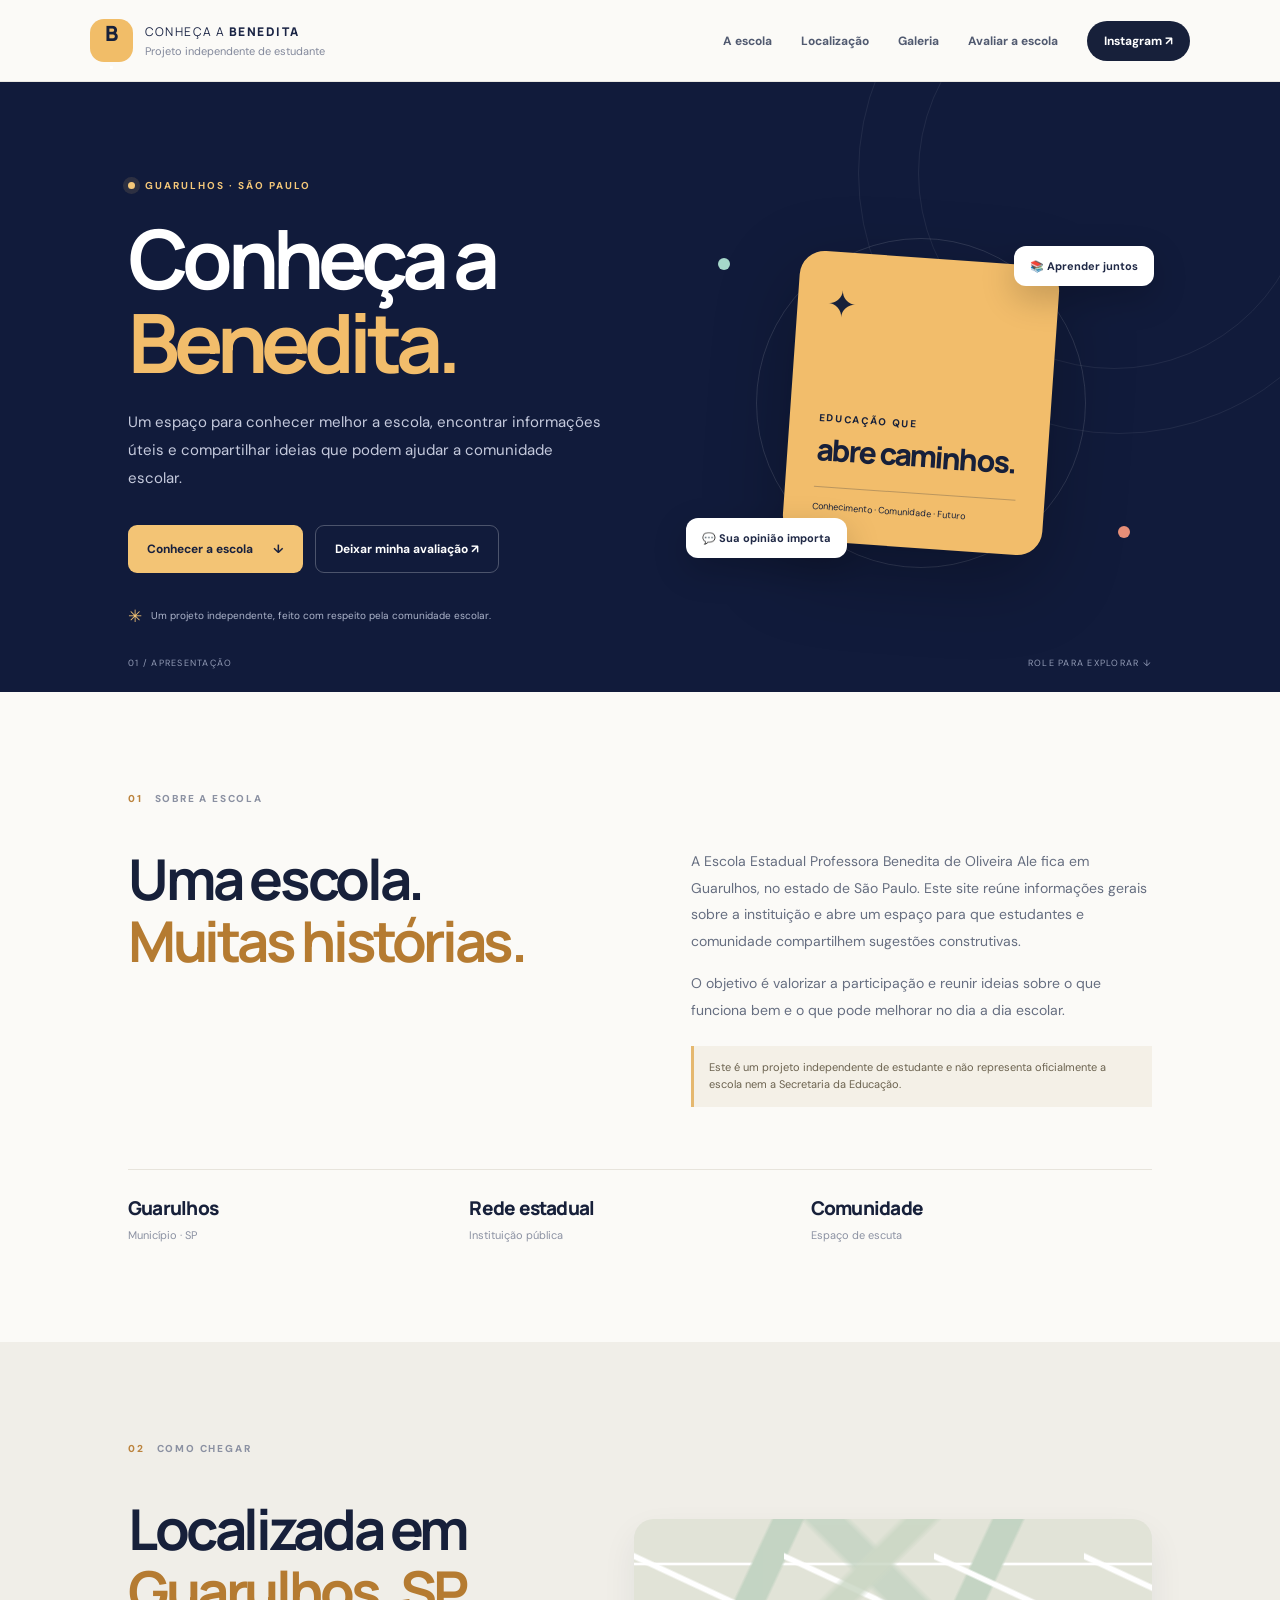
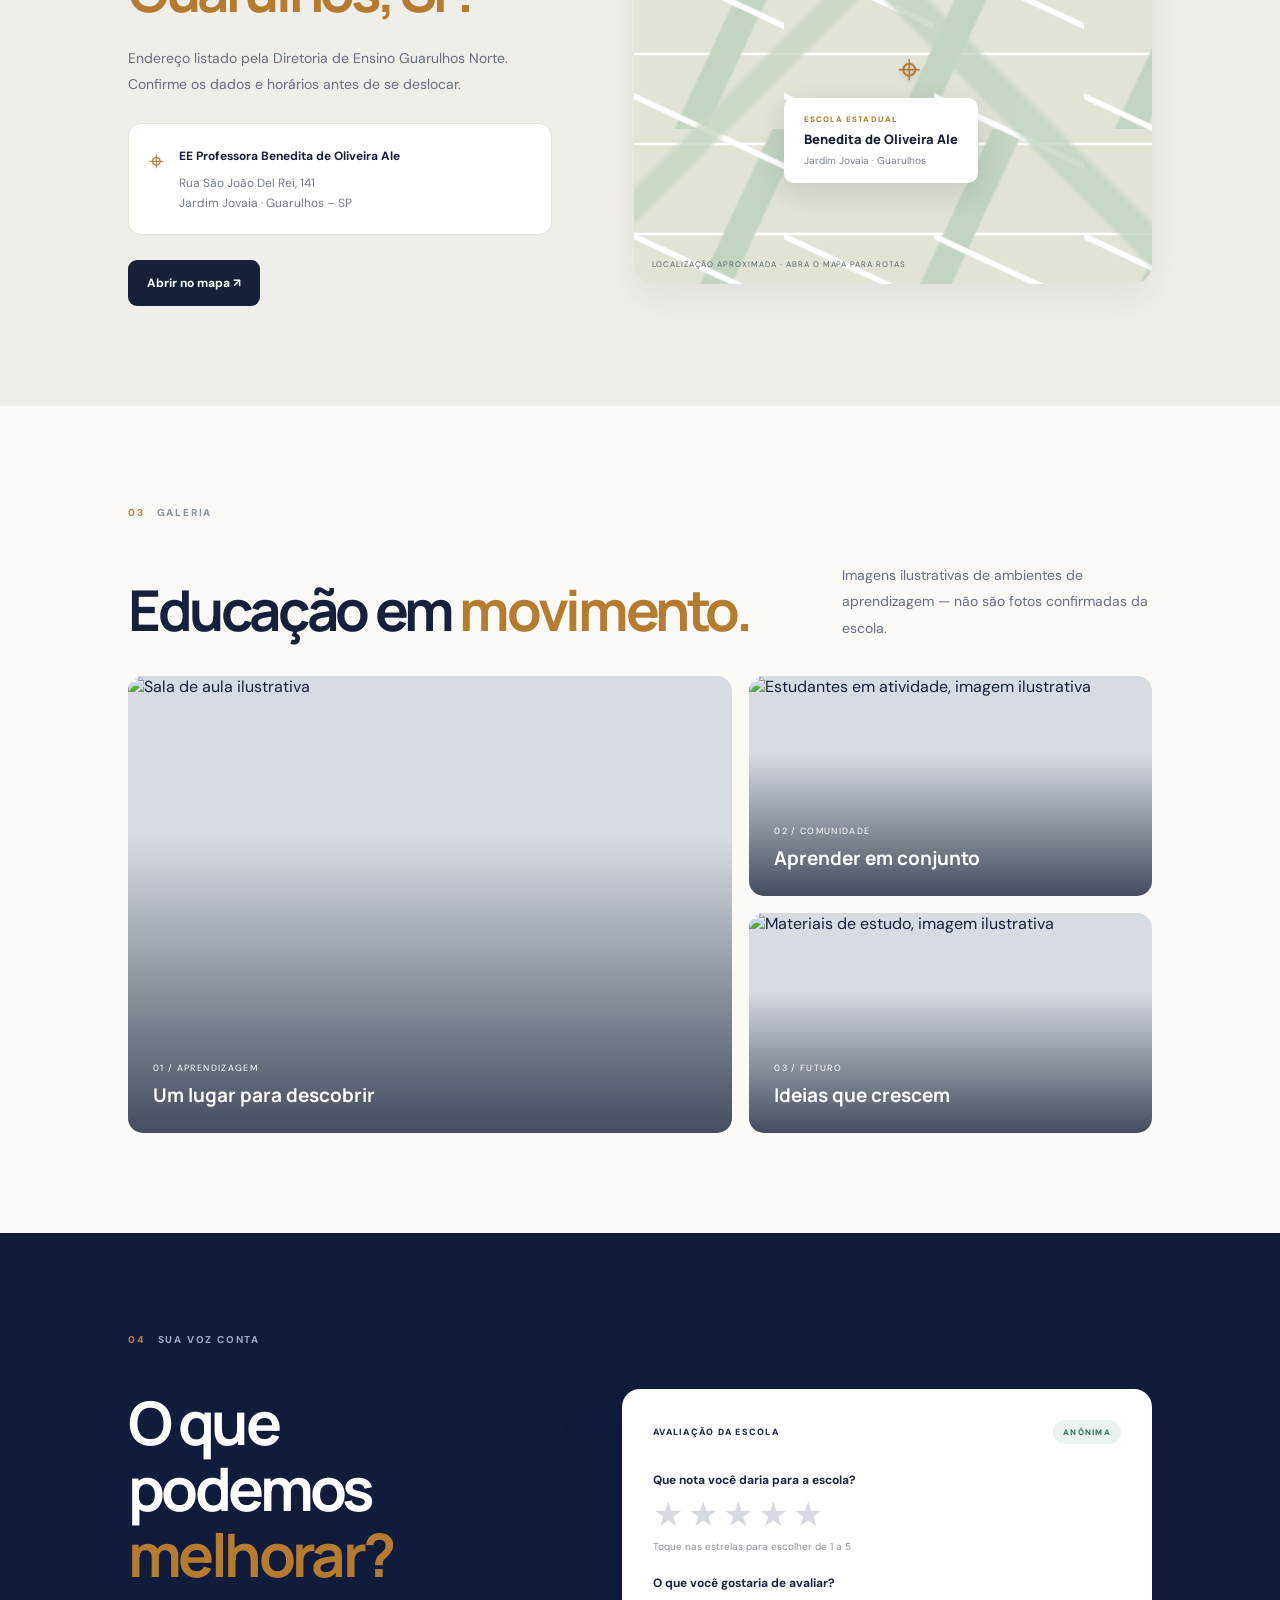
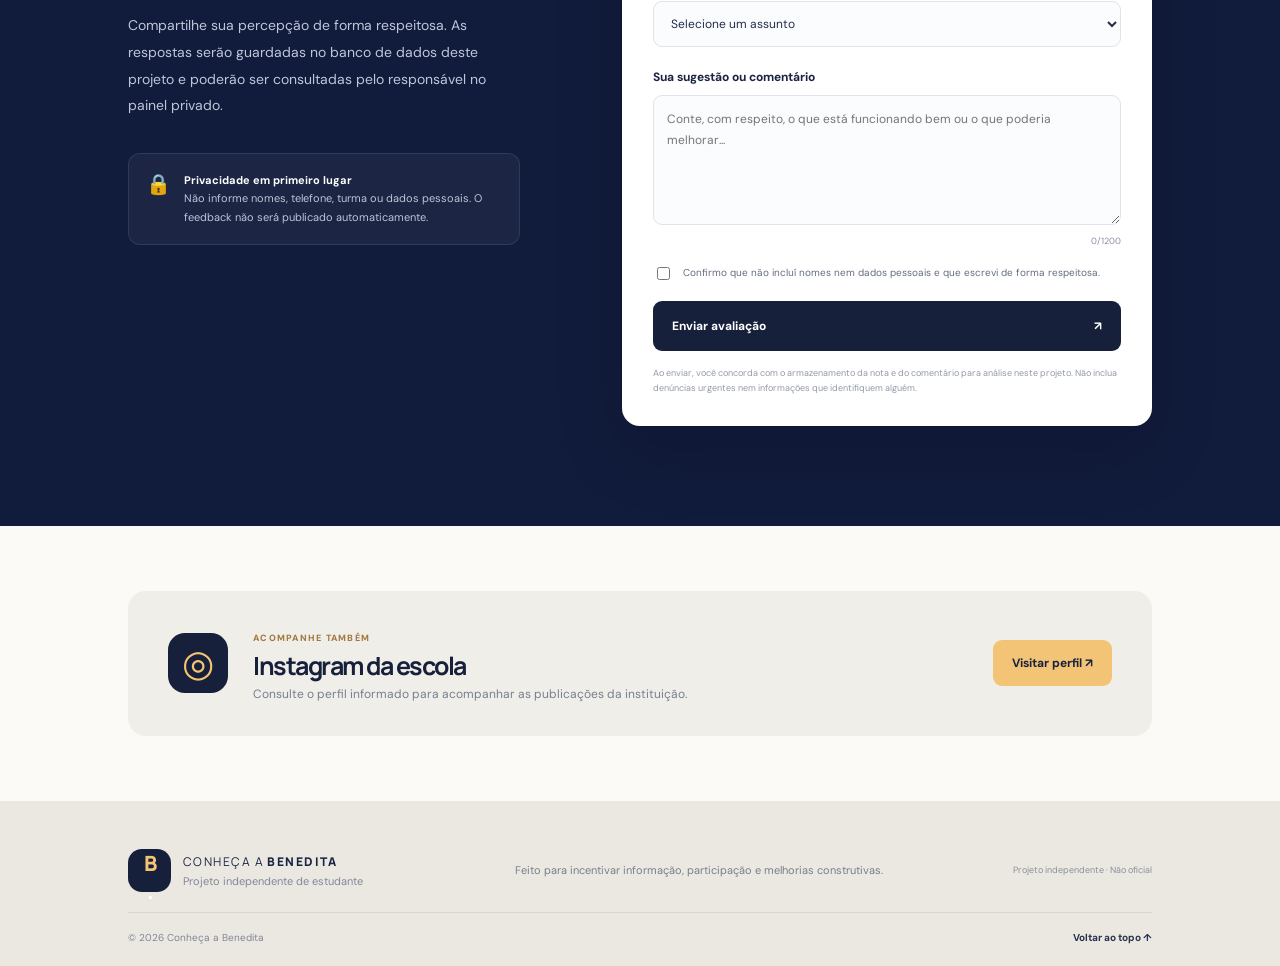
==== index.html @ 574aa41a "Add files via upload" ====
<!doctype html>
<html lang="pt-BR">
<head>
  <meta charset="utf-8"><meta name="viewport" content="width=device-width,initial-scale=1">
  <meta name="theme-color" content="#101b3f">
  <meta name="description" content="Projeto independente de apresentação da Escola Estadual Professora Benedita de Oliveira Ale, em Guarulhos, SP.">
  <title>Conheça a Benedita | Projeto independente</title>
  <link rel="preconnect" href="https://fonts.googleapis.com"><link rel="preconnect" href="https://fonts.gstatic.com" crossorigin>
  <link href="https://fonts.googleapis.com/css2?family=DM+Sans:wght@400;500;600;700&family=Manrope:wght@400;500;600;700;800&display=swap" rel="stylesheet">
  <link rel="stylesheet" href="styles.css">
</head>
<body>
<header class="topbar">
  <a class="brand" href="#inicio" aria-label="Página inicial">
    <span class="brand-mark">B<span>.</span></span><span>CONHEÇA A <b>BENEDITA</b><small>Projeto independente de estudante</small></span>
  </a>
  <button class="menu-toggle" id="menuToggle" aria-label="Abrir menu" aria-expanded="false">☰</button>
  <nav id="nav"><a href="#sobre">A escola</a><a href="#localizacao">Localização</a><a href="#galeria">Galeria</a><a href="#avaliar">Avaliar a escola</a><a class="nav-cta" href="https://www.instagram.com/eeprofbeneditadeoliveiraaleofc/" target="_blank" rel="noopener">Instagram ↗</a></nav>
</header>
<main>
<section class="hero" id="inicio">
  <div class="hero-content reveal">
    <span class="eyebrow"><span class="pulse"></span> GUARULHOS · SÃO PAULO</span>
    <h1>Conheça a<br><em>Benedita.</em></h1>
    <p>Um espaço para conhecer melhor a escola, encontrar informações úteis e compartilhar ideias que podem ajudar a comunidade escolar.</p>
    <div class="hero-actions"><a class="button button-light" href="#sobre">Conhecer a escola <span>↓</span></a><a class="button button-ghost" href="#avaliar">Deixar minha avaliação ↗</a></div>
    <div class="hero-note"><span class="tiny-star">✳</span> Um projeto independente, feito com respeito pela comunidade escolar.</div>
  </div>
  <div class="hero-visual reveal">
    <div class="visual-orbit orbit-one"></div><div class="visual-orbit orbit-two"></div>
    <div class="visual-card card-main"><div class="card-icon">✦</div><span>EDUCAÇÃO QUE</span><strong>abre caminhos.</strong><div class="card-line"></div><small>Conhecimento · Comunidade · Futuro</small></div>
    <div class="floating-chip chip-top">📚 Aprender juntos</div><div class="floating-chip chip-bottom">💬 Sua opinião importa</div>
    <div class="visual-dot dot-a"></div><div class="visual-dot dot-b"></div>
  </div>
  <div class="hero-bottom"><span>01 / APRESENTAÇÃO</span><span>ROLE PARA EXPLORAR ↓</span></div>
</section>
<section class="intro section" id="sobre">
  <div class="section-label"><span>01</span> SOBRE A ESCOLA</div>
  <div class="intro-grid">
    <div><h2>Uma escola.<br><em>Muitas histórias.</em></h2></div>
    <div class="intro-copy"><p>A Escola Estadual Professora Benedita de Oliveira Ale fica em Guarulhos, no estado de São Paulo. Este site reúne informações gerais sobre a instituição e abre um espaço para que estudantes e comunidade compartilhem sugestões construtivas.</p><p>O objetivo é valorizar a participação e reunir ideias sobre o que funciona bem e o que pode melhorar no dia a dia escolar.</p><div class="disclaimer">Este é um projeto independente de estudante e não representa oficialmente a escola nem a Secretaria da Educação.</div></div>
  </div>
  <div class="stat-row"><div class="stat"><strong>Guarulhos</strong><span>Município · SP</span></div><div class="stat"><strong>Rede estadual</strong><span>Instituição pública</span></div><div class="stat"><strong>Comunidade</strong><span>Espaço de escuta</span></div></div>
</section>
<section class="location section" id="localizacao">
  <div class="section-label"><span>02</span> COMO CHEGAR</div>
  <div class="location-grid">
    <div><h2>Localizada em<br><em>Guarulhos, SP.</em></h2><p class="muted">Endereço listado pela Diretoria de Ensino Guarulhos Norte. Confirme os dados e horários antes de se deslocar.</p>
      <div class="address-card"><span class="pin">⌖</span><div><b>EE Professora Benedita de Oliveira Ale</b><p>Rua São João Del Rei, 141<br>Jardim Jovaia · Guarulhos – SP</p></div></div>
      <a class="button button-dark" href="https://www.google.com/maps/search/?api=1&query=EE+Benedita+de+Oliveira+Ale+Rua+S%C3%A3o+Jo%C3%A3o+Del+Rei+141+Guarulhos" target="_blank" rel="noopener">Abrir no mapa ↗</a>
    </div>
    <div class="map-card"><div class="map-grid"></div><div class="map-pin">⌖</div><div class="map-label"><small>ESCOLA ESTADUAL</small><b>Benedita de Oliveira Ale</b><span>Jardim Jovaia · Guarulhos</span></div><div class="map-caption">LOCALIZAÇÃO APROXIMADA · ABRA O MAPA PARA ROTAS</div></div>
  </div>
</section>
<section class="gallery section" id="galeria">
  <div class="section-label"><span>03</span> GALERIA</div><div class="gallery-heading"><h2>Educação em <em>movimento.</em></h2><p>Imagens ilustrativas de ambientes de aprendizagem — não são fotos confirmadas da escola.</p></div>
  <div class="gallery-grid">
    <article class="gallery-card gallery-large"><img src="https://images.unsplash.com/photo-1509062522246-3755977927d7?auto=format&fit=crop&w=1200&q=85" alt="Sala de aula ilustrativa"><div class="image-overlay"><span>01 / APRENDIZAGEM</span><b>Um lugar para descobrir</b></div></article>
    <article class="gallery-card"><img src="https://images.unsplash.com/photo-1529390079861-591de354faf5?auto=format&fit=crop&w=900&q=85" alt="Estudantes em atividade, imagem ilustrativa"><div class="image-overlay"><span>02 / COMUNIDADE</span><b>Aprender em conjunto</b></div></article>
    <article class="gallery-card"><img src="https://images.unsplash.com/photo-1503676260728-1c00da094a0b?auto=format&fit=crop&w=900&q=85" alt="Materiais de estudo, imagem ilustrativa"><div class="image-overlay"><span>03 / FUTURO</span><b>Ideias que crescem</b></div></article>
  </div>
</section>
<section class="feedback-section section" id="avaliar">
  <div class="section-label light-label"><span>04</span> SUA VOZ CONTA</div>
  <div class="feedback-grid">
    <div class="feedback-intro"><h2>O que podemos<br><em>melhorar?</em></h2><p>Compartilhe sua percepção de forma respeitosa. As respostas serão guardadas no banco de dados deste projeto e poderão ser consultadas pelo responsável no painel privado.</p><div class="privacy-note"><span>🔒</span><p><b>Privacidade em primeiro lugar</b><br>Não informe nomes, telefone, turma ou dados pessoais. O feedback não será publicado automaticamente.</p></div></div>
    <form id="feedbackForm" class="feedback-form">
      <div class="form-top"><span>AVALIAÇÃO DA ESCOLA</span><span class="optional">ANÔNIMA</span></div>
      <label class="field-label">Que nota você daria para a escola?</label>
      <div class="rating" role="radiogroup" aria-label="Nota de 1 a 5">
        <input type="radio" id="star5" name="rating" value="5"><label for="star5" title="5 estrelas">★</label>
        <input type="radio" id="star4" name="rating" value="4"><label for="star4" title="4 estrelas">★</label>
        <input type="radio" id="star3" name="rating" value="3"><label for="star3" title="3 estrelas">★</label>
        <input type="radio" id="star2" name="rating" value="2"><label for="star2" title="2 estrelas">★</label>
        <input type="radio" id="star1" name="rating" value="1"><label for="star1" title="1 estrela">★</label>
      </div><div class="rating-hint">Toque nas estrelas para escolher de 1 a 5</div>
      <label class="field-label" for="category">O que você gostaria de avaliar?</label>
      <select id="category" name="category" required><option value="">Selecione um assunto</option><option>Ensino e aprendizagem</option><option>Estrutura e limpeza</option><option>Merenda</option><option>Convivência e respeito</option><option>Organização e comunicação</option><option>Atividades e projetos</option><option>Outro assunto</option></select>
      <label class="field-label" for="feedback">Sua sugestão ou comentário</label>
      <textarea id="feedback" name="feedback" rows="5" minlength="8" maxlength="1200" placeholder="Conte, com respeito, o que está funcionando bem ou o que poderia melhorar..." required></textarea>
      <div class="char-count"><span id="charCount">0</span>/1200</div>
      <label class="check-row"><input type="checkbox" id="confirm" required><span>Confirmo que não incluí nomes nem dados pessoais e que escrevi de forma respeitosa.</span></label>
      <button class="button button-submit" type="submit" id="submitBtn">Enviar avaliação <span>↗</span></button>
      <p class="form-status" id="formStatus" role="status" aria-live="polite"></p>
      <p class="form-footnote">Ao enviar, você concorda com o armazenamento da nota e do comentário para análise neste projeto. Não inclua denúncias urgentes nem informações que identifiquem alguém.</p>
    </form>
  </div>
</section>
<section class="social section">
  <div class="social-card"><div class="social-symbol">◎</div><div><span>ACOMPANHE TAMBÉM</span><h2>Instagram da escola</h2><p>Consulte o perfil informado para acompanhar as publicações da instituição.</p></div><a class="button button-light" href="https://www.instagram.com/eeprofbeneditadeoliveiraaleofc/" target="_blank" rel="noopener">Visitar perfil ↗</a></div>
</section>
</main>
<footer><a class="brand footer-brand" href="#inicio"><span class="brand-mark">B<span>.</span></span><span>CONHEÇA A <b>BENEDITA</b><small>Projeto independente de estudante</small></span></a><p>Feito para incentivar informação, participação e melhorias construtivas.</p><span class="footer-disclaimer">Projeto independente · Não oficial</span><div class="footer-bottom"><span>© <span id="year"></span> Conheça a Benedita</span><a href="#inicio">Voltar ao topo ↑</a></div></footer>
<script src="https://cdn.jsdelivr.net/npm/@supabase/supabase-js@2"></script><script src="config.js"></script><script src="app.js"></script>
</body></html>
---- styles.css ----
*{box-sizing:border-box}html{scroll-behavior:smooth;scroll-padding-top:90px}body{margin:0;font-family:"DM Sans",sans-serif;color:#17203a;background:#fbfaf7}h1,h2,h3,.brand{font-family:Manrope,sans-serif}a{color:inherit;text-decoration:none}button,input,textarea,select{font:inherit}.topbar{height:82px;padding:0 7%;display:flex;align-items:center;justify-content:space-between;background:#fbfaf7;position:sticky;top:0;z-index:50;border-bottom:1px solid #e9e7e1}.brand{display:flex;align-items:center;gap:12px;font-size:12px;letter-spacing:.12em;color:#1b2545}.brand b{font-weight:800}.brand small{display:block;letter-spacing:0;font:11px "DM Sans";color:#82889b;margin-top:4px}.brand-mark{width:43px;height:43px;display:grid;place-items:center;border-radius:14px;background:#f1bd68;color:#17203a;font-size:21px;font-weight:800;letter-spacing:-.08em}.brand-mark span{color:#fff}.topbar nav{display:flex;align-items:center;gap:29px;font-size:12px;font-weight:700;color:#515a70}.topbar nav a{transition:color .2s}.topbar nav a:hover{color:#b4772d}.nav-cta{padding:12px 17px;border-radius:99px;background:#17203a;color:#fff!important}.menu-toggle{display:none;border:0;background:transparent;font-size:25px}.hero{min-height:610px;background:#111b3b;color:#fff;padding:92px 10% 60px;position:relative;overflow:hidden;display:grid;grid-template-columns:1.05fr .95fr;align-items:center;gap:5%}.hero:before{content:"";position:absolute;width:520px;height:520px;border-radius:50%;border:1px solid #ffffff12;right:-100px;top:-170px}.hero:after{content:"";position:absolute;width:390px;height:390px;border-radius:50%;border:1px solid #ffffff12;right:-30px;top:-105px}.hero-content,.hero-visual{position:relative;z-index:1}.eyebrow{font-size:10px;letter-spacing:.2em;font-weight:700;color:#f4c779;display:flex;align-items:center;gap:10px}.pulse{width:7px;height:7px;background:#f4c779;border-radius:50%;box-shadow:0 0 0 5px #f4c77920}.hero h1{font-size:clamp(52px,6.4vw,82px);line-height:1.02;letter-spacing:-.07em;margin:25px 0}.hero h1 em,h2 em{font-style:normal;color:#f2bd6b}.hero-content>p{font-size:15px;line-height:1.85;color:#c5cadd;max-width:475px}.hero-actions{display:flex;gap:12px;flex-wrap:wrap;margin-top:32px}.button{display:inline-flex;align-items:center;justify-content:center;gap:20px;border:0;border-radius:9px;padding:15px 19px;font-weight:700;font-size:12px;cursor:pointer;transition:transform .2s,box-shadow .2s,background .2s}.button:hover{transform:translateY(-3px);box-shadow:0 9px 24px #0002}.button-light{background:#f3c475;color:#18213e}.button-ghost{border:1px solid #ffffff40;color:white}.hero-note{font-size:10px;color:#aeb5cb;margin-top:32px;display:flex;align-items:center;gap:9px}.tiny-star{color:#f3c475;font-size:17px}.hero-visual{height:390px;display:grid;place-items:center}.visual-orbit{position:absolute;border:1px solid #ffffff20;border-radius:50%;aspect-ratio:1}.orbit-one{width:330px}.orbit-two{width:260px}.card-main{width:260px;height:290px;background:#f2bd6b;color:#17203a;border-radius:25px;padding:29px;display:flex;flex-direction:column;justify-content:flex-end;box-shadow:0 25px 80px #0004;transform:rotate(4deg);animation:float 5s ease-in-out infinite}.card-icon{font-size:36px;margin-bottom:auto}.card-main>span{font-size:10px;letter-spacing:.17em;font-weight:700}.card-main strong{font:800 30px Manrope;letter-spacing:-.06em;line-height:1.12;margin:8px 0 20px}.card-line{height:1px;background:#17203a40;margin-bottom:13px}.card-main small{font-size:9px}.floating-chip{position:absolute;background:#fff;color:#202946;padding:13px 16px;border-radius:12px;font-size:11px;font-weight:700;box-shadow:0 12px 35px #0003;animation:float 6s ease-in-out infinite}.chip-top{top:38px;right:-2px}.chip-bottom{bottom:40px;left:-4px;animation-delay:-2s}.visual-dot{position:absolute;width:12px;height:12px;border-radius:50%;background:#a6d8ca}.dot-a{top:50px;left:28px}.dot-b{bottom:60px;right:22px;background:#e78f78}.hero-bottom{position:absolute;bottom:23px;left:10%;right:10%;display:flex;justify-content:space-between;font-size:9px;letter-spacing:.14em;color:#929bb5}.section{padding:100px 10%}.section-label{font-size:10px;font-weight:800;letter-spacing:.18em;color:#8b91a2;display:flex;align-items:center;gap:12px;margin-bottom:43px}.section-label span{color:#bb833d}.intro-grid{display:grid;grid-template-columns:1fr 1fr;gap:10%}.section h2{font-size:clamp(38px,4.4vw,57px);line-height:1.1;letter-spacing:-.06em;margin:0}.section h2 em{color:#b57b31}.intro-copy p,.location-grid>div>p,.gallery-heading p{font-size:14px;line-height:1.9;color:#666e80;margin:0 0 16px}.disclaimer{padding:13px 15px;border-left:3px solid #e5b86f;background:#f4f0e7;color:#6b624f;font-size:11px;line-height:1.6;margin-top:22px}.stat-row{display:grid;grid-template-columns:repeat(3,1fr);border-top:1px solid #e7e4dc;margin-top:62px;padding-top:25px}.stat{display:flex;flex-direction:column;gap:7px}.stat strong{font:800 19px Manrope;letter-spacing:-.04em}.stat span{font-size:11px;color:#8b91a2}.location{background:#f0eee8}.location-grid{display:grid;grid-template-columns:.9fr 1.1fr;gap:8%;align-items:center}.location-grid h2{margin-bottom:23px}.muted{max-width:390px}.address-card{display:flex;gap:15px;align-items:flex-start;padding:20px;background:#fff;border:1px solid #e7e2d8;border-radius:13px;margin:25px 0}.pin{font-size:26px;color:#b47b30}.address-card b{font-size:12px}.address-card p{font-size:12px;line-height:1.7;color:#747b8d;margin:8px 0 0}.button-dark{background:#17203a;color:#fff}.map-card{height:365px;position:relative;border-radius:20px;overflow:hidden;background:#e1e3d7;background-image:linear-gradient(25deg,transparent 47%,#fff 48%,#fff 50%,transparent 51%),linear-gradient(115deg,transparent 43%,#c4d4c3 44%,#c4d4c3 53%,transparent 54%),linear-gradient(0deg,transparent 48%,#fff 49%,#fff 51%,transparent 52%);background-size:150px 140px,220px 210px,90px 90px;box-shadow:0 15px 35px #20294612}.map-grid{position:absolute;inset:0;background:linear-gradient(135deg,transparent 30%,#c9d6c3 31%,#c9d6c3 34%,transparent 35%),linear-gradient(45deg,transparent 60%,#c4d4c3 61%,#c4d4c3 65%,transparent 66%);opacity:.8}.map-pin{position:absolute;left:51%;top:34%;font-size:40px;color:#b7792f;text-shadow:0 3px 5px #0002}.map-label{position:absolute;top:49%;left:29%;background:#fff;padding:16px 20px;border-radius:10px;box-shadow:0 10px 30px #17203a22;display:flex;flex-direction:column;gap:6px}.map-label small{font-size:8px;letter-spacing:.13em;color:#b47b30;font-weight:800}.map-label b{font:800 13px Manrope}.map-label span{font-size:10px;color:#7b8190}.map-caption{position:absolute;bottom:15px;left:18px;font-size:8px;letter-spacing:.12em;color:#5d6870}.gallery{background:#fbfaf7}.gallery-heading{display:flex;justify-content:space-between;align-items:end;gap:30px;margin-bottom:35px}.gallery-heading p{max-width:310px;margin:0}.gallery-grid{display:grid;grid-template-columns:1.2fr .8fr;grid-template-rows:220px 220px;gap:17px}.gallery-card{position:relative;overflow:hidden;border-radius:15px;background:#d7dce2}.gallery-card img{width:100%;height:100%;object-fit:cover;transition:transform .7s}.gallery-card:hover img{transform:scale(1.06)}.gallery-large{grid-row:span 2}.image-overlay{position:absolute;inset:35% 0 0;padding:25px;display:flex;flex-direction:column;justify-content:flex-end;gap:8px;color:white;background:linear-gradient(transparent,#10182cbb)}.image-overlay span{font-size:9px;letter-spacing:.15em}.image-overlay b{font:700 19px Manrope}.feedback-section{background:#111b3b;color:#fff}.light-label{color:#9ea8c3}.feedback-grid{display:grid;grid-template-columns:.85fr 1.15fr;gap:10%;align-items:start}.feedback-intro h2{font-size:clamp(40px,4.7vw,60px)}.feedback-intro>p{font-size:14px;line-height:1.9;color:#bfc6da;margin:25px 0}.privacy-note{display:flex;gap:13px;background:#ffffff0c;border:1px solid #ffffff17;padding:17px;border-radius:12px;margin-top:34px}.privacy-note>span{font-size:20px}.privacy-note p{font-size:11px;line-height:1.7;color:#bdc5d9;margin:0}.privacy-note b{color:white}.feedback-form{background:#fff;color:#1a2442;padding:31px;border-radius:18px;box-shadow:0 25px 70px #0002}.form-top{display:flex;justify-content:space-between;align-items:center;font-size:9px;letter-spacing:.14em;font-weight:800;margin-bottom:28px}.optional{background:#e9f4ef;color:#35715e;border-radius:50px;padding:7px 10px;font-size:8px}.field-label{display:block;font-size:12px;font-weight:700;margin:22px 0 10px}.rating{display:flex;flex-direction:row-reverse;justify-content:flex-end;gap:5px}.rating input{position:absolute;opacity:0;width:1px;height:1px}.rating label{font-size:34px;line-height:1;color:#d6d9e1;cursor:pointer;transition:color .15s,transform .15s}.rating label:hover,.rating label:hover~label,.rating input:checked~label{color:#e9ad4e}.rating label:hover{transform:scale(1.1)}.rating input:focus-visible+label{outline:2px solid #17203a;outline-offset:3px}.rating-hint{font-size:10px;color:#8a91a1;margin-top:8px}select,textarea{width:100%;border:1px solid #e0e3e9;border-radius:9px;padding:13px;color:#252e49;background:#fbfcfe;outline:none;font-size:12px}select:focus,textarea:focus{border-color:#c18a3e;box-shadow:0 0 0 3px #e9bd702b}textarea{resize:vertical;line-height:1.7}.char-count{text-align:right;font-size:9px;color:#8a91a1;margin-top:5px}.check-row{display:flex;align-items:flex-start;gap:10px;font-size:10px;line-height:1.6;color:#646d80;margin:18px 0}.check-row input{accent-color:#17203a;margin-top:2px}.button-submit{width:100%;background:#17203a;color:white;justify-content:space-between;padding:17px 19px}.button-submit:disabled{opacity:.6;cursor:wait;transform:none}.form-status{font-size:12px;line-height:1.6;margin:12px 0 0}.form-status.success{color:#16734d}.form-status.error{color:#b43232}.form-footnote{font-size:9px;line-height:1.6;color:#9299a8;margin:15px 0 0}.social{padding-top:65px;padding-bottom:65px}.social-card{display:flex;align-items:center;gap:25px;padding:34px 40px;border-radius:18px;background:#f0eee8}.social-symbol{width:60px;height:60px;flex-shrink:0;border-radius:17px;display:grid;place-items:center;background:#17203a;color:#f4c475;font-size:37px}.social-card>div:nth-child(2){flex:1}.social-card span{font-size:9px;letter-spacing:.14em;color:#a07840;font-weight:800}.social-card h2{font-size:25px;margin:6px 0}.social-card p{font-size:12px;color:#777e8f;margin:0}footer{padding:48px 10% 22px;background:#eae8e1;display:grid;grid-template-columns:1fr 1.3fr auto;align-items:center;gap:20px}footer>p{font-size:11px;color:#777e8d;line-height:1.7}.footer-brand .brand-mark{background:#17203a;color:#f3c475}.footer-brand .brand-mark span{color:white}.footer-disclaimer{font-size:9px;color:#8a8f9b}.footer-bottom{grid-column:1/-1;border-top:1px solid #d9d6ce;padding-top:18px;display:flex;justify-content:space-between;font-size:10px;color:#818695}.footer-bottom a{font-weight:700;color:#28324d}.reveal{opacity:0;transform:translateY(18px);animation:appear .8s ease forwards}.hero-visual.reveal{animation-delay:.2s}@keyframes appear{to{opacity:1;transform:translateY(0)}}@keyframes float{0%,100%{translate:0 0}50%{translate:0 -10px}}@media(max-width:900px){.topbar{padding:0 5%}.topbar nav{gap:14px}.hero{padding-left:7%;padding-right:7%;grid-template-columns:1fr  .8fr}.hero-visual{transform:scale(.88)}.section{padding:80px 7%}.feedback-grid{gap:6%}footer{padding-left:7%;padding-right:7%}}@media(max-width:700px){.topbar{height:72px}.menu-toggle{display:block;color:#17203a}.topbar nav{display:none;position:absolute;top:71px;left:0;right:0;padding:20px 7% 25px;background:#fbfaf7;box-shadow:0 12px 25px #101b3f10;flex-direction:column;align-items:stretch;gap:0}.topbar nav.open{display:flex}.topbar nav a{padding:13px 0}.topbar nav .nav-cta{text-align:center;margin-top:8px;padding:13px}.hero{display:block;padding:76px 7% 70px}.hero h1{font-size:60px}.hero-visual{height:340px;margin-top:30px;transform:none}.card-main{width:220px;height:255px}.card-main strong{font-size:27px}.orbit-one{width:285px}.orbit-two{width:225px}.chip-top{right:0}.chip-bottom{left:0}.hero-bottom{left:7%;right:7%}.section{padding:70px 7%}.section-label{margin-bottom:30px}.intro-grid,.location-grid,.feedback-grid{grid-template-columns:1fr;gap:30px}.intro-grid{gap:25px}.stat-row{margin-top:40px}.stat strong{font-size:15px}.location-grid{gap:35px}.map-card{height:300px}.gallery-heading{display:block}.gallery-heading p{margin-top:18px}.gallery-grid{grid-template-columns:1fr;grid-template-rows:230px 190px 190px}.gallery-large{grid-row:auto}.feedback-grid{gap:35px}.feedback-form{padding:23px 19px}.social-card{padding:25px;flex-wrap:wrap;gap:16px}.social-card>div:nth-child(2){min-width:calc(100% - 85px)}.social-card .button{width:100%}footer{grid-template-columns:1fr;gap:15px;padding:35px 7% 20px}.footer-bottom{grid-column:auto}.footer-disclaimer{margin-top:-7px}}@media(prefers-reduced-motion:reduce){*,*:before,*:after{scroll-behavior:auto!important;animation-duration:.01ms!important;animation-iteration-count:1!important;transition-duration:.01ms!important}}
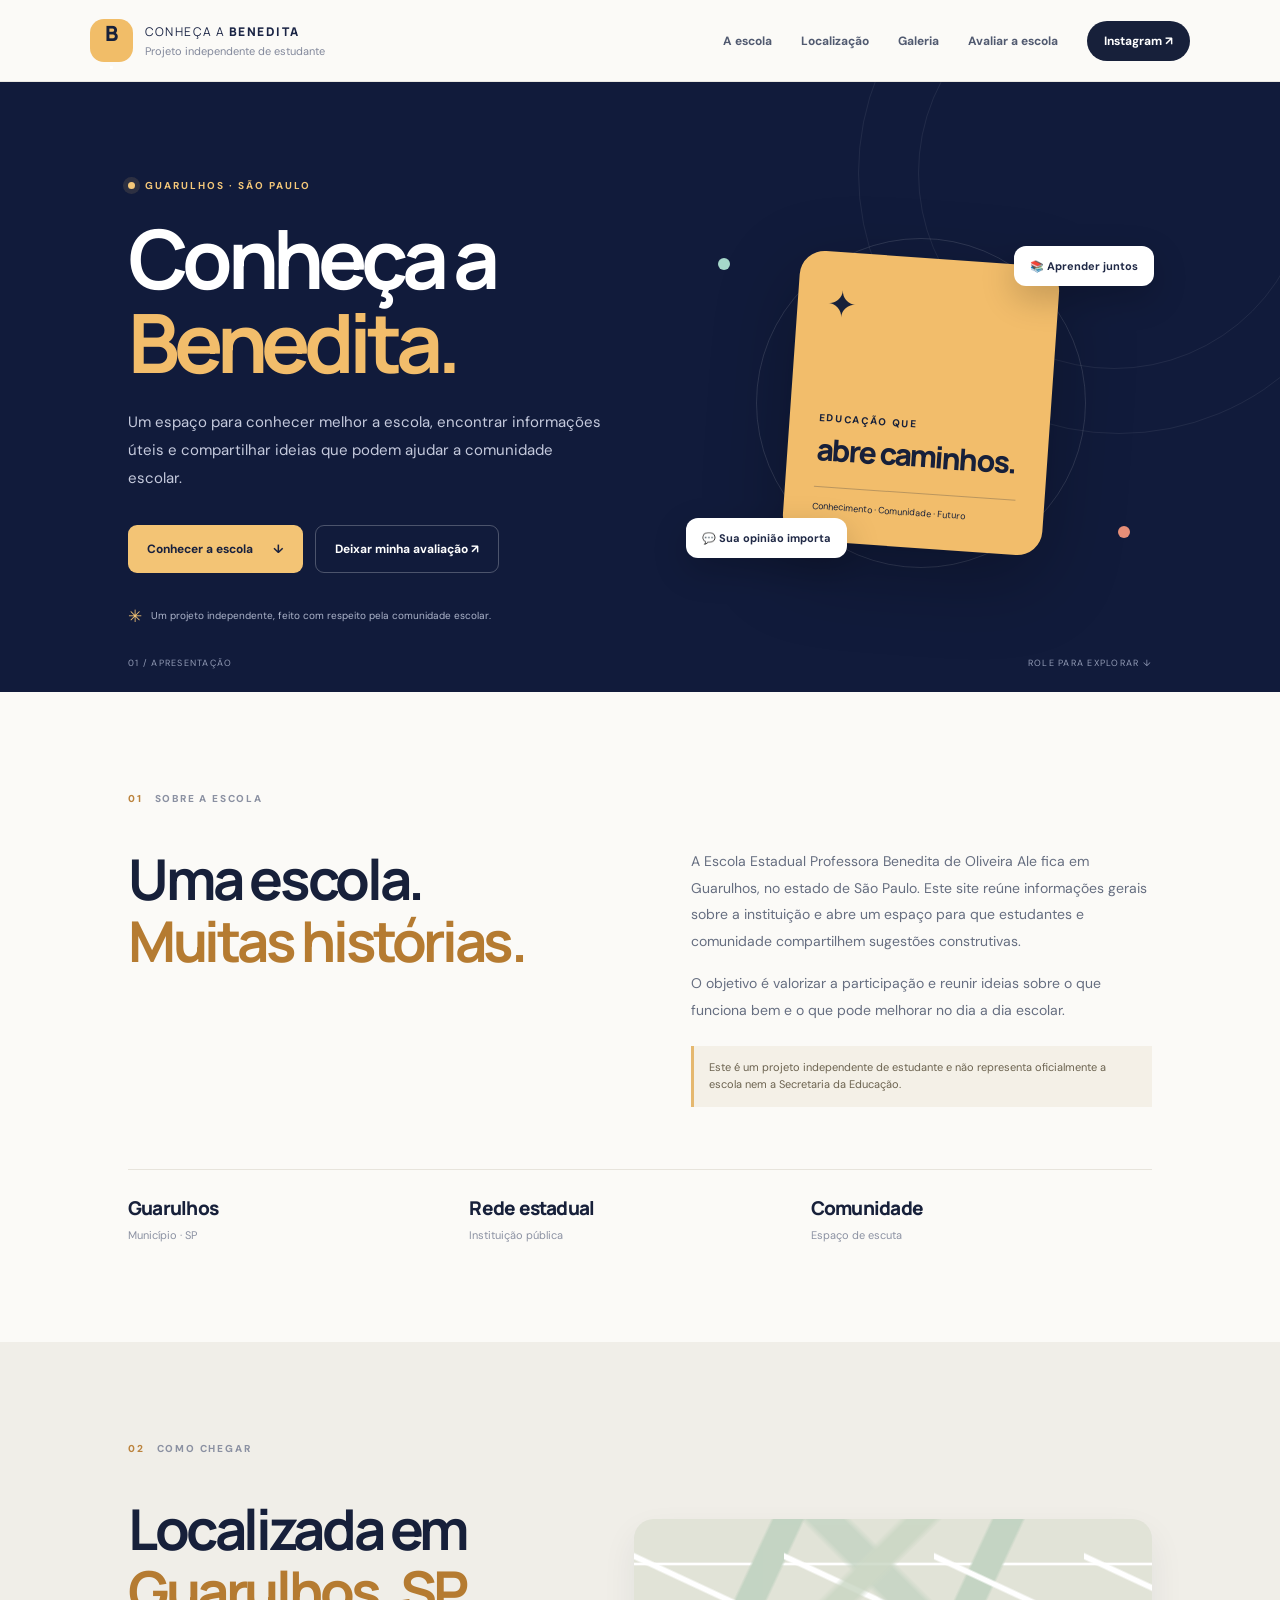
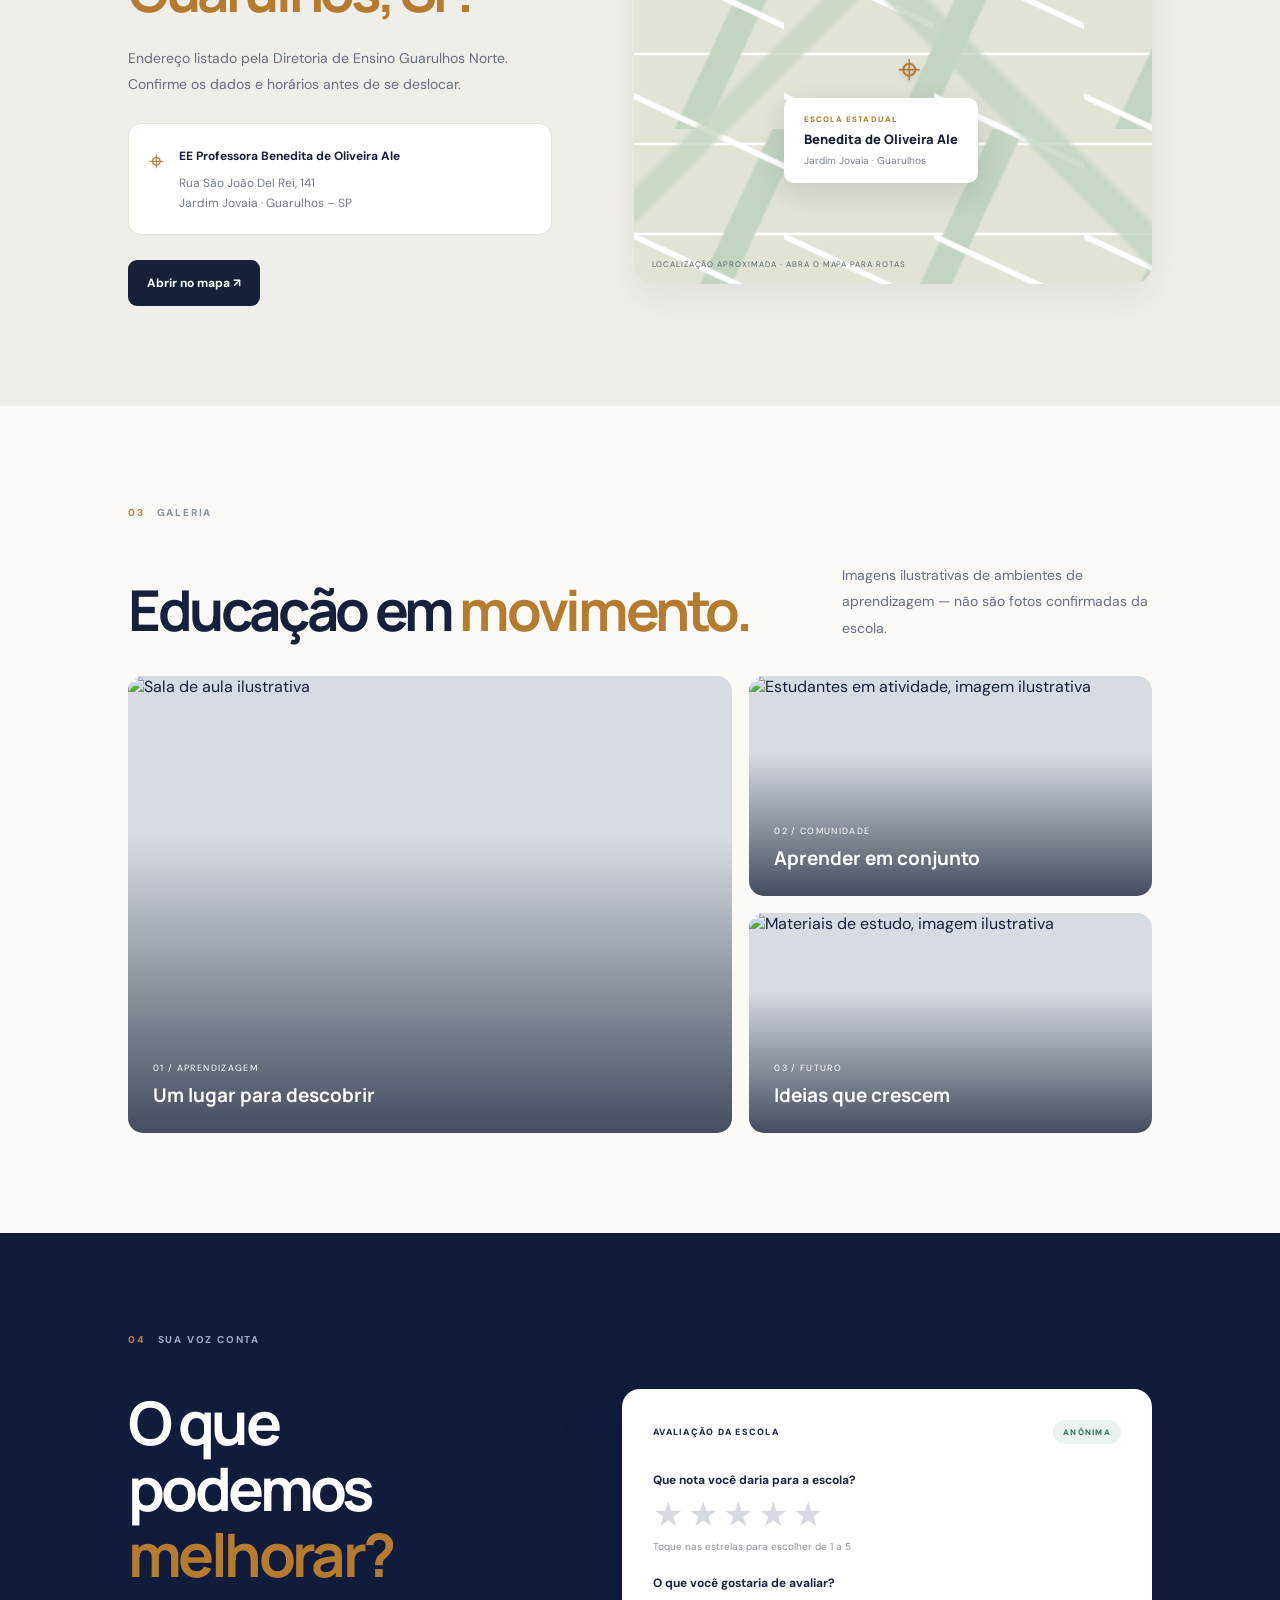
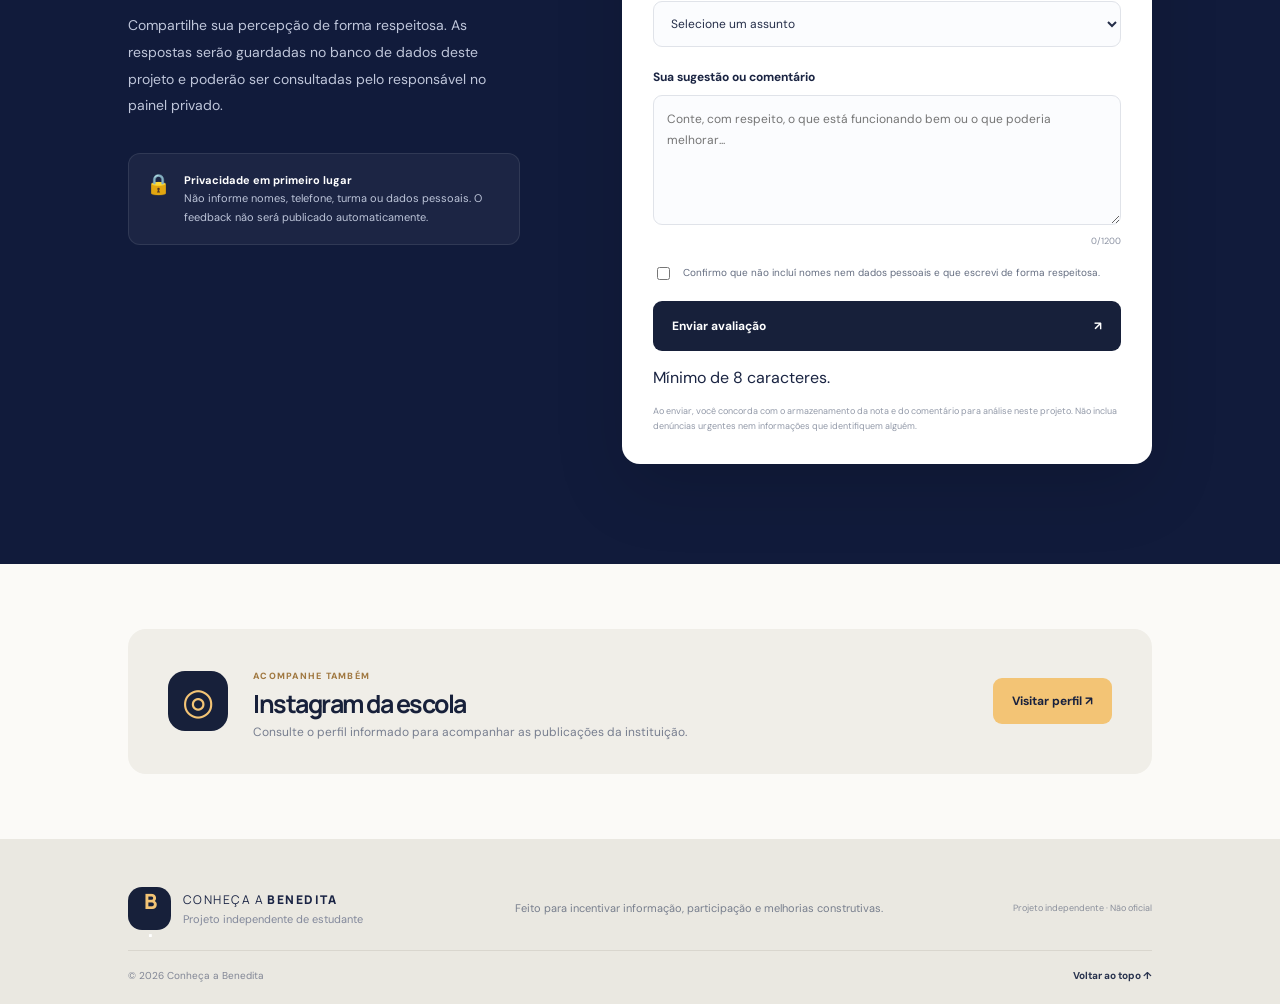
==== commit 0e0bbe19: "index.html" ====
--- a/index.html
+++ b/index.html
@@ -1,95 +1,250 @@
+
 <!doctype html>
 <html lang="pt-BR">
 <head>
-  <meta charset="utf-8"><meta name="viewport" content="width=device-width,initial-scale=1">
+  <meta charset="utf-8">
+  <meta name="viewport" content="width=device-width,initial-scale=1">
   <meta name="theme-color" content="#101b3f">
   <meta name="description" content="Projeto independente de apresentação da Escola Estadual Professora Benedita de Oliveira Ale, em Guarulhos, SP.">
   <title>Conheça a Benedita | Projeto independente</title>
-  <link rel="preconnect" href="https://fonts.googleapis.com"><link rel="preconnect" href="https://fonts.gstatic.com" crossorigin>
+
+  <link rel="preconnect" href="https://fonts.googleapis.com">
+  <link rel="preconnect" href="https://fonts.gstatic.com" crossorigin>
   <link href="https://fonts.googleapis.com/css2?family=DM+Sans:wght@400;500;600;700&family=Manrope:wght@400;500;600;700;800&display=swap" rel="stylesheet">
   <link rel="stylesheet" href="styles.css">
 </head>
 <body>
+
 <header class="topbar">
   <a class="brand" href="#inicio" aria-label="Página inicial">
-    <span class="brand-mark">B<span>.</span></span><span>CONHEÇA A <b>BENEDITA</b><small>Projeto independente de estudante</small></span>
+    <span class="brand-mark">B<span>.</span></span>
+    <span>CONHEÇA A <b>BENEDITA</b><small>Projeto independente de estudante</small></span>
   </a>
+
   <button class="menu-toggle" id="menuToggle" aria-label="Abrir menu" aria-expanded="false">☰</button>
-  <nav id="nav"><a href="#sobre">A escola</a><a href="#localizacao">Localização</a><a href="#galeria">Galeria</a><a href="#avaliar">Avaliar a escola</a><a class="nav-cta" href="https://www.instagram.com/eeprofbeneditadeoliveiraaleofc/" target="_blank" rel="noopener">Instagram ↗</a></nav>
+
+  <nav id="nav">
+    <a href="#sobre">A escola</a>
+    <a href="#localizacao">Localização</a>
+    <a href="#galeria">Galeria</a>
+    <a href="#avaliar">Avaliar a escola</a>
+    <a class="nav-cta" href="https://www.instagram.com/eeprofbeneditadeoliveiraaleofc/" target="_blank" rel="noopener">Instagram ↗</a>
+  </nav>
 </header>
+
 <main>
 <section class="hero" id="inicio">
   <div class="hero-content reveal">
     <span class="eyebrow"><span class="pulse"></span> GUARULHOS · SÃO PAULO</span>
     <h1>Conheça a<br><em>Benedita.</em></h1>
     <p>Um espaço para conhecer melhor a escola, encontrar informações úteis e compartilhar ideias que podem ajudar a comunidade escolar.</p>
-    <div class="hero-actions"><a class="button button-light" href="#sobre">Conhecer a escola <span>↓</span></a><a class="button button-ghost" href="#avaliar">Deixar minha avaliação ↗</a></div>
+
+    <div class="hero-actions">
+      <a class="button button-light" href="#sobre">Conhecer a escola <span>↓</span></a>
+      <a class="button button-ghost" href="#avaliar">Deixar minha avaliação ↗</a>
+    </div>
+
     <div class="hero-note"><span class="tiny-star">✳</span> Um projeto independente, feito com respeito pela comunidade escolar.</div>
   </div>
+
   <div class="hero-visual reveal">
-    <div class="visual-orbit orbit-one"></div><div class="visual-orbit orbit-two"></div>
-    <div class="visual-card card-main"><div class="card-icon">✦</div><span>EDUCAÇÃO QUE</span><strong>abre caminhos.</strong><div class="card-line"></div><small>Conhecimento · Comunidade · Futuro</small></div>
-    <div class="floating-chip chip-top">📚 Aprender juntos</div><div class="floating-chip chip-bottom">💬 Sua opinião importa</div>
-    <div class="visual-dot dot-a"></div><div class="visual-dot dot-b"></div>
-  </div>
-  <div class="hero-bottom"><span>01 / APRESENTAÇÃO</span><span>ROLE PARA EXPLORAR ↓</span></div>
-</section>
+    <div class="visual-orbit orbit-one"></div>
+    <div class="visual-orbit orbit-two"></div>
+    <div class="visual-card card-main">
+      <div class="card-icon">✦</div>
+      <span>EDUCAÇÃO QUE</span>
+      <strong>abre caminhos.</strong>
+      <div class="card-line"></div>
+      <small>Conhecimento · Comunidade · Futuro</small>
+    </div>
+    <div class="floating-chip chip-top">📚 Aprender juntos</div>
+    <div class="floating-chip chip-bottom">💬 Sua opinião importa</div>
+    <div class="visual-dot dot-a"></div>
+    <div class="visual-dot dot-b"></div>
+  </div>
+
+  <div class="hero-bottom">
+    <span>01 / APRESENTAÇÃO</span>
+    <span>ROLE PARA EXPLORAR ↓</span>
+  </div>
+</section>
+
 <section class="intro section" id="sobre">
   <div class="section-label"><span>01</span> SOBRE A ESCOLA</div>
+
   <div class="intro-grid">
     <div><h2>Uma escola.<br><em>Muitas histórias.</em></h2></div>
-    <div class="intro-copy"><p>A Escola Estadual Professora Benedita de Oliveira Ale fica em Guarulhos, no estado de São Paulo. Este site reúne informações gerais sobre a instituição e abre um espaço para que estudantes e comunidade compartilhem sugestões construtivas.</p><p>O objetivo é valorizar a participação e reunir ideias sobre o que funciona bem e o que pode melhorar no dia a dia escolar.</p><div class="disclaimer">Este é um projeto independente de estudante e não representa oficialmente a escola nem a Secretaria da Educação.</div></div>
-  </div>
-  <div class="stat-row"><div class="stat"><strong>Guarulhos</strong><span>Município · SP</span></div><div class="stat"><strong>Rede estadual</strong><span>Instituição pública</span></div><div class="stat"><strong>Comunidade</strong><span>Espaço de escuta</span></div></div>
-</section>
+    <div class="intro-copy">
+      <p>A Escola Estadual Professora Benedita de Oliveira Ale fica em Guarulhos, no estado de São Paulo. Este site reúne informações gerais sobre a instituição e abre um espaço para que estudantes e comunidade compartilhem sugestões construtivas.</p>
+      <p>O objetivo é valorizar a participação e reunir ideias sobre o que funciona bem e o que pode melhorar no dia a dia escolar.</p>
+      <div class="disclaimer">Este é um projeto independente de estudante e não representa oficialmente a escola nem a Secretaria da Educação.</div>
+    </div>
+  </div>
+
+  <div class="stat-row">
+    <div class="stat"><strong>Guarulhos</strong><span>Município · SP</span></div>
+    <div class="stat"><strong>Rede estadual</strong><span>Instituição pública</span></div>
+    <div class="stat"><strong>Comunidade</strong><span>Espaço de escuta</span></div>
+  </div>
+</section>
+
 <section class="location section" id="localizacao">
   <div class="section-label"><span>02</span> COMO CHEGAR</div>
+
   <div class="location-grid">
-    <div><h2>Localizada em<br><em>Guarulhos, SP.</em></h2><p class="muted">Endereço listado pela Diretoria de Ensino Guarulhos Norte. Confirme os dados e horários antes de se deslocar.</p>
-      <div class="address-card"><span class="pin">⌖</span><div><b>EE Professora Benedita de Oliveira Ale</b><p>Rua São João Del Rei, 141<br>Jardim Jovaia · Guarulhos – SP</p></div></div>
+    <div>
+      <h2>Localizada em<br><em>Guarulhos, SP.</em></h2>
+      <p class="muted">Endereço listado pela Diretoria de Ensino Guarulhos Norte. Confirme os dados e horários antes de se deslocar.</p>
+
+      <div class="address-card">
+        <span class="pin">⌖</span>
+        <div>
+          <b>EE Professora Benedita de Oliveira Ale</b>
+          <p>Rua São João Del Rei, 141<br>Jardim Jovaia · Guarulhos – SP</p>
+        </div>
+      </div>
+
       <a class="button button-dark" href="https://www.google.com/maps/search/?api=1&query=EE+Benedita+de+Oliveira+Ale+Rua+S%C3%A3o+Jo%C3%A3o+Del+Rei+141+Guarulhos" target="_blank" rel="noopener">Abrir no mapa ↗</a>
     </div>
-    <div class="map-card"><div class="map-grid"></div><div class="map-pin">⌖</div><div class="map-label"><small>ESCOLA ESTADUAL</small><b>Benedita de Oliveira Ale</b><span>Jardim Jovaia · Guarulhos</span></div><div class="map-caption">LOCALIZAÇÃO APROXIMADA · ABRA O MAPA PARA ROTAS</div></div>
-  </div>
-</section>
+
+    <div class="map-card">
+      <div class="map-grid"></div>
+      <div class="map-pin">⌖</div>
+      <div class="map-label">
+        <small>ESCOLA ESTADUAL</small>
+        <b>Benedita de Oliveira Ale</b>
+        <span>Jardim Jovaia · Guarulhos</span>
+      </div>
+      <div class="map-caption">LOCALIZAÇÃO APROXIMADA · ABRA O MAPA PARA ROTAS</div>
+    </div>
+  </div>
+</section>
+
 <section class="gallery section" id="galeria">
-  <div class="section-label"><span>03</span> GALERIA</div><div class="gallery-heading"><h2>Educação em <em>movimento.</em></h2><p>Imagens ilustrativas de ambientes de aprendizagem — não são fotos confirmadas da escola.</p></div>
+  <div class="section-label"><span>03</span> GALERIA</div>
+
+  <div class="gallery-heading">
+    <h2>Educação em <em>movimento.</em></h2>
+    <p>Imagens ilustrativas de ambientes de aprendizagem — não são fotos confirmadas da escola.</p>
+  </div>
+
   <div class="gallery-grid">
-    <article class="gallery-card gallery-large"><img src="https://images.unsplash.com/photo-1509062522246-3755977927d7?auto=format&fit=crop&w=1200&q=85" alt="Sala de aula ilustrativa"><div class="image-overlay"><span>01 / APRENDIZAGEM</span><b>Um lugar para descobrir</b></div></article>
-    <article class="gallery-card"><img src="https://images.unsplash.com/photo-1529390079861-591de354faf5?auto=format&fit=crop&w=900&q=85" alt="Estudantes em atividade, imagem ilustrativa"><div class="image-overlay"><span>02 / COMUNIDADE</span><b>Aprender em conjunto</b></div></article>
-    <article class="gallery-card"><img src="https://images.unsplash.com/photo-1503676260728-1c00da094a0b?auto=format&fit=crop&w=900&q=85" alt="Materiais de estudo, imagem ilustrativa"><div class="image-overlay"><span>03 / FUTURO</span><b>Ideias que crescem</b></div></article>
-  </div>
-</section>
+    <article class="gallery-card gallery-large">
+      <img src="https://images.unsplash.com/photo-1509062522246-3755977927d7?auto=format&fit=crop&w=1200&q=85" alt="Sala de aula ilustrativa">
+      <div class="image-overlay"><span>01 / APRENDIZAGEM</span><b>Um lugar para descobrir</b></div>
+    </article>
+
+    <article class="gallery-card">
+      <img src="https://images.unsplash.com/photo-1529390079861-591de354faf5?auto=format&fit=crop&w=900&q=85" alt="Estudantes em atividade, imagem ilustrativa">
+      <div class="image-overlay"><span>02 / COMUNIDADE</span><b>Aprender em conjunto</b></div>
+    </article>
+
+    <article class="gallery-card">
+      <img src="https://images.unsplash.com/photo-1503676260728-1c00da094a0b?auto=format&fit=crop&w=900&q=85" alt="Materiais de estudo, imagem ilustrativa">
+      <div class="image-overlay"><span>03 / FUTURO</span><b>Ideias que crescem</b></div>
+    </article>
+  </div>
+</section>
+
 <section class="feedback-section section" id="avaliar">
   <div class="section-label light-label"><span>04</span> SUA VOZ CONTA</div>
+
   <div class="feedback-grid">
-    <div class="feedback-intro"><h2>O que podemos<br><em>melhorar?</em></h2><p>Compartilhe sua percepção de forma respeitosa. As respostas serão guardadas no banco de dados deste projeto e poderão ser consultadas pelo responsável no painel privado.</p><div class="privacy-note"><span>🔒</span><p><b>Privacidade em primeiro lugar</b><br>Não informe nomes, telefone, turma ou dados pessoais. O feedback não será publicado automaticamente.</p></div></div>
+    <div class="feedback-intro">
+      <h2>O que podemos<br><em>melhorar?</em></h2>
+      <p>Compartilhe sua percepção de forma respeitosa. As respostas serão guardadas no banco de dados deste projeto e poderão ser consultadas pelo responsável no painel privado.</p>
+
+      <div class="privacy-note">
+        <span>🔒</span>
+        <p><b>Privacidade em primeiro lugar</b><br>Não informe nomes, telefone, turma ou dados pessoais. O feedback não será publicado automaticamente.</p>
+      </div>
+    </div>
+
     <form id="feedbackForm" class="feedback-form">
-      <div class="form-top"><span>AVALIAÇÃO DA ESCOLA</span><span class="optional">ANÔNIMA</span></div>
+      <div class="form-top">
+        <span>AVALIAÇÃO DA ESCOLA</span>
+        <span class="optional">ANÔNIMA</span>
+      </div>
+
       <label class="field-label">Que nota você daria para a escola?</label>
+
       <div class="rating" role="radiogroup" aria-label="Nota de 1 a 5">
-        <input type="radio" id="star5" name="rating" value="5"><label for="star5" title="5 estrelas">★</label>
-        <input type="radio" id="star4" name="rating" value="4"><label for="star4" title="4 estrelas">★</label>
-        <input type="radio" id="star3" name="rating" value="3"><label for="star3" title="3 estrelas">★</label>
-        <input type="radio" id="star2" name="rating" value="2"><label for="star2" title="2 estrelas">★</label>
-        <input type="radio" id="star1" name="rating" value="1"><label for="star1" title="1 estrela">★</label>
-      </div><div class="rating-hint">Toque nas estrelas para escolher de 1 a 5</div>
+        <input type="radio" id="star5" name="rating" value="5">
+        <label for="star5" title="5 estrelas">★</label>
+        <input type="radio" id="star4" name="rating" value="4">
+        <label for="star4" title="4 estrelas">★</label>
+        <input type="radio" id="star3" name="rating" value="3">
+        <label for="star3" title="3 estrelas">★</label>
+        <input type="radio" id="star2" name="rating" value="2">
+        <label for="star2" title="2 estrelas">★</label>
+        <input type="radio" id="star1" name="rating" value="1">
+        <label for="star1" title="1 estrela">★</label>
+      </div>
+
+      <div class="rating-hint">Toque nas estrelas para escolher de 1 a 5</div>
+
       <label class="field-label" for="category">O que você gostaria de avaliar?</label>
-      <select id="category" name="category" required><option value="">Selecione um assunto</option><option>Ensino e aprendizagem</option><option>Estrutura e limpeza</option><option>Merenda</option><option>Convivência e respeito</option><option>Organização e comunicação</option><option>Atividades e projetos</option><option>Outro assunto</option></select>
+      <select id="category" name="category" required>
+        <option value="">Selecione um assunto</option>
+        <option>Ensino e aprendizagem</option>
+        <option>Estrutura e limpeza</option>
+        <option>Merenda</option>
+        <option>Convivência e respeito</option>
+        <option>Organização e comunicação</option>
+        <option>Atividades e projetos</option>
+        <option>Outro assunto</option>
+      </select>
+
       <label class="field-label" for="feedback">Sua sugestão ou comentário</label>
       <textarea id="feedback" name="feedback" rows="5" minlength="8" maxlength="1200" placeholder="Conte, com respeito, o que está funcionando bem ou o que poderia melhorar..." required></textarea>
+
       <div class="char-count"><span id="charCount">0</span>/1200</div>
-      <label class="check-row"><input type="checkbox" id="confirm" required><span>Confirmo que não incluí nomes nem dados pessoais e que escrevi de forma respeitosa.</span></label>
+
+      <label class="check-row">
+        <input type="checkbox" id="confirm" required>
+        <span>Confirmo que não incluí nomes nem dados pessoais e que escrevi de forma respeitosa.</span>
+      </label>
+
       <button class="button button-submit" type="submit" id="submitBtn">Enviar avaliação <span>↗</span></button>
+
+      <p class="form-hint">Mínimo de 8 caracteres.</p>
+
       <p class="form-status" id="formStatus" role="status" aria-live="polite"></p>
+
       <p class="form-footnote">Ao enviar, você concorda com o armazenamento da nota e do comentário para análise neste projeto. Não inclua denúncias urgentes nem informações que identifiquem alguém.</p>
     </form>
   </div>
 </section>
+
 <section class="social section">
-  <div class="social-card"><div class="social-symbol">◎</div><div><span>ACOMPANHE TAMBÉM</span><h2>Instagram da escola</h2><p>Consulte o perfil informado para acompanhar as publicações da instituição.</p></div><a class="button button-light" href="https://www.instagram.com/eeprofbeneditadeoliveiraaleofc/" target="_blank" rel="noopener">Visitar perfil ↗</a></div>
+  <div class="social-card">
+    <div class="social-symbol">◎</div>
+    <div>
+      <span>ACOMPANHE TAMBÉM</span>
+      <h2>Instagram da escola</h2>
+      <p>Consulte o perfil informado para acompanhar as publicações da instituição.</p>
+    </div>
+    <a class="button button-light" href="https://www.instagram.com/eeprofbeneditadeoliveiraaleofc/" target="_blank" rel="noopener">Visitar perfil ↗</a>
+  </div>
 </section>
 </main>
-<footer><a class="brand footer-brand" href="#inicio"><span class="brand-mark">B<span>.</span></span><span>CONHEÇA A <b>BENEDITA</b><small>Projeto independente de estudante</small></span></a><p>Feito para incentivar informação, participação e melhorias construtivas.</p><span class="footer-disclaimer">Projeto independente · Não oficial</span><div class="footer-bottom"><span>© <span id="year"></span> Conheça a Benedita</span><a href="#inicio">Voltar ao topo ↑</a></div></footer>
-<script src="https://cdn.jsdelivr.net/npm/@supabase/supabase-js@2"></script><script src="config.js"></script><script src="app.js"></script>
-</body></html>+
+<footer>
+  <a class="brand footer-brand" href="#inicio">
+    <span class="brand-mark">B<span>.</span></span>
+    <span>CONHEÇA A <b>BENEDITA</b><small>Projeto independente de estudante</small></span>
+  </a>
+  <p>Feito para incentivar informação, participação e melhorias construtivas.</p>
+  <span class="footer-disclaimer">Projeto independente · Não oficial</span>
+
+  <div class="footer-bottom">
+    <span>© <span id="year"></span> Conheça a Benedita</span>
+    <a href="#inicio">Voltar ao topo ↑</a>
+  </div>
+</footer>
+
+<script src="https://cdn.jsdelivr.net/npm/@supabase/supabase-js@2"></script>
+<script src="config.js"></script>
+<script src="app.js"></script>
+</body>
+</html>
